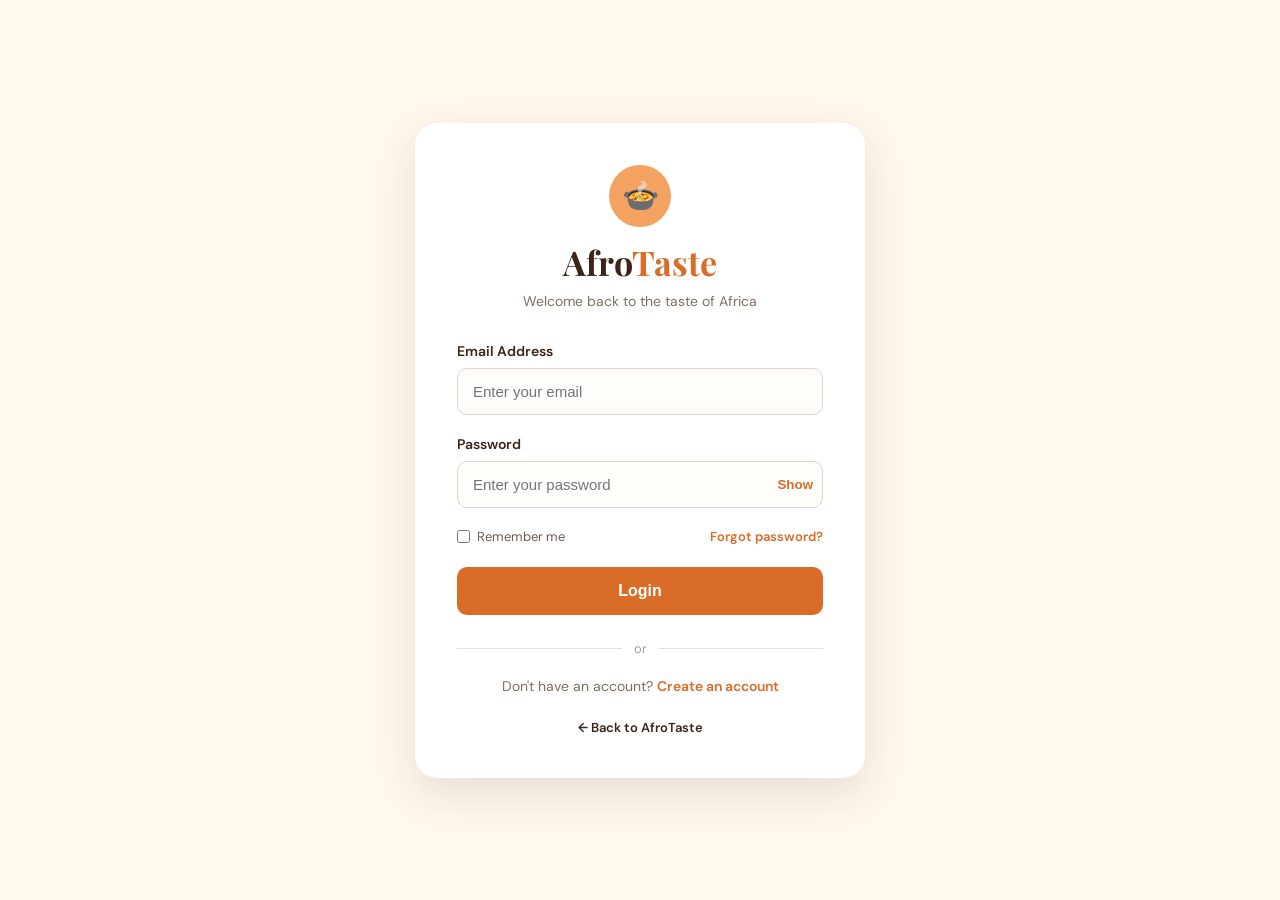
==== login.html @ 54add591 "updated login and signup page" ====
<!DOCTYPE html>
<html lang="en">
<head>
    <meta charset="UTF-8">
    <meta name="viewport" content="width=device-width, initial-scale=1.0">
    <title>Login | AfroTaste</title>
    <link rel="stylesheet" href="login.css">
</head>

<body>

    <main class="login-page">

        <div class="login-card">

            <div class="brand">
                <div class="logo">🍲</div>
                <h1>Afro<span>Taste</span></h1>
                <p>Welcome back to the taste of Africa</p>
            </div>

            <form id="loginForm">

                <div class="form-group">
                    <label for="email">Email Address</label>
                    <input
                        type="email"
                        id="email"
                        name="email"
                        placeholder="Enter your email"
                        required
                    >
                </div>

                <div class="form-group">
                    <label for="password">Password</label>

                    <div class="password-box">
                        <input
                            type="password"
                            id="password"
                            name="password"
                            placeholder="Enter your password"
                            required
                        >

                        <button
                            type="button"
                            id="togglePassword"
                            class="toggle-password"
                        >
                            Show
                        </button>
                    </div>
                </div>

                <div class="form-options">
                    <label class="remember">
                        <input type="checkbox" id="remember">
                        <span>Remember me</span>
                    </label>

                    <a href="#" id="forgotPassword">Forgot password?</a>
                </div>

                <button type="submit" class="login-button">
                    Login
                </button>

            </form>

            <div class="divider">
                <span>or</span>
            </div>

           <p class="signup-text">
             Don't have an account?
               <a href="signup.html">Create an account</a>
            </p>

            <a href="../index.html" class="back-home">
                ← Back to AfroTaste
            </a>

        </div>

    </main>

    <script src="login.js"></script>
</body>
</html>
---- login.css ----
@import url('https://fonts.googleapis.com/css2?family=DM+Sans:wght@400;500;600;700&family=Playfair+Display:wght@600;700&display=swap');

* {
    margin: 0;
    padding: 0;
    box-sizing: border-box;
}

body {
    font-family: "DM Sans", sans-serif;
    background: #fff8ed;
    color: #3b2418;
}

.login-page {
    min-height: 100vh;
    display: flex;
    align-items: center;
    justify-content: center;
    padding: 30px 20px;
}

.login-card {
    width: 100%;
    max-width: 450px;
    padding: 42px;
    background: #fff;
    border-radius: 22px;
    box-shadow: 0 15px 45px rgba(59,36,24,.12);
}

.brand {
    text-align: center;
    margin-bottom: 32px;
}

.logo {
    width: 62px;
    height: 62px;
    margin: 0 auto 12px;
    display: grid;
    place-items: center;
    background: #f4a261;
    border-radius: 50%;
    font-size: 30px;
}

.brand h1 {
    font: 700 34px "Playfair Display", serif;
}

.brand h1 span {
    color: #d96c27;
}

.brand p,
.signup-text {
    color: #806f64;
    font-size: 14px;
}

.brand p {
    margin-top: 7px;
}

.form-group {
    margin-bottom: 20px;
}

.form-group label {
    display: block;
    margin-bottom: 8px;
    font-size: 14px;
    font-weight: 600;
}

.form-group input {
    width: 100%;
    padding: 14px 15px;
    border: 1px solid #dfd4c9;
    border-radius: 10px;
    outline: none;
    background: #fffdf9;
    color: #3b2418;
    font-size: 15px;
}

.form-group input:focus {
    border-color: #d96c27;
    box-shadow: 0 0 0 3px rgba(217,108,39,.1);
}

.password-box {
    position: relative;
}

.password-box input {
    padding-right: 65px;
}

.toggle-password {
    position: absolute;
    right: 10px;
    top: 50%;
    transform: translateY(-50%);
    border: 0;
    background: none;
    color: #d96c27;
    font-weight: 600;
    cursor: pointer;
}

.form-options {
    display: flex;
    justify-content: space-between;
    align-items: center;
    margin: 5px 0 22px;
    font-size: 13px;
}

.remember {
    display: flex;
    align-items: center;
    gap: 7px;
    color: #6e5c51;
}

.remember input {
    accent-color: #d96c27;
}

.form-options a,
.signup-text a {
    color: #d96c27;
    text-decoration: none;
    font-weight: 600;
}

.form-options a:hover,
.signup-text a:hover {
    text-decoration: underline;
}

.login-button {
    width: 100%;
    padding: 15px;
    border: 0;
    border-radius: 10px;
    background: #d96c27;
    color: #fff;
    font-size: 16px;
    font-weight: 700;
    cursor: pointer;
}

.login-button:hover {
    background: #b9541d;
    transform: translateY(-1px);
}

.divider {
    display: flex;
    align-items: center;
    gap: 12px;
    margin: 25px 0 20px;
    color: #a99b91;
    font-size: 13px;
}

.divider::before,
.divider::after {
    content: "";
    flex: 1;
    height: 1px;
    background: #e8ded5;
}

.signup-text {
    text-align: center;
}

.back-home {
    display: block;
    margin-top: 24px;
    text-align: center;
    color: #3b2418;
    font-size: 13px;
    font-weight: 600;
    text-decoration: none;
}

.back-home:hover {
    color: #d96c27;
}

@media (max-width: 500px) {
    .login-card {
        padding: 30px 22px;
    }

    .brand h1 {
        font-size: 30px;
    }

    .form-options {
        gap: 10px;
        align-items: flex-start;
    }
}
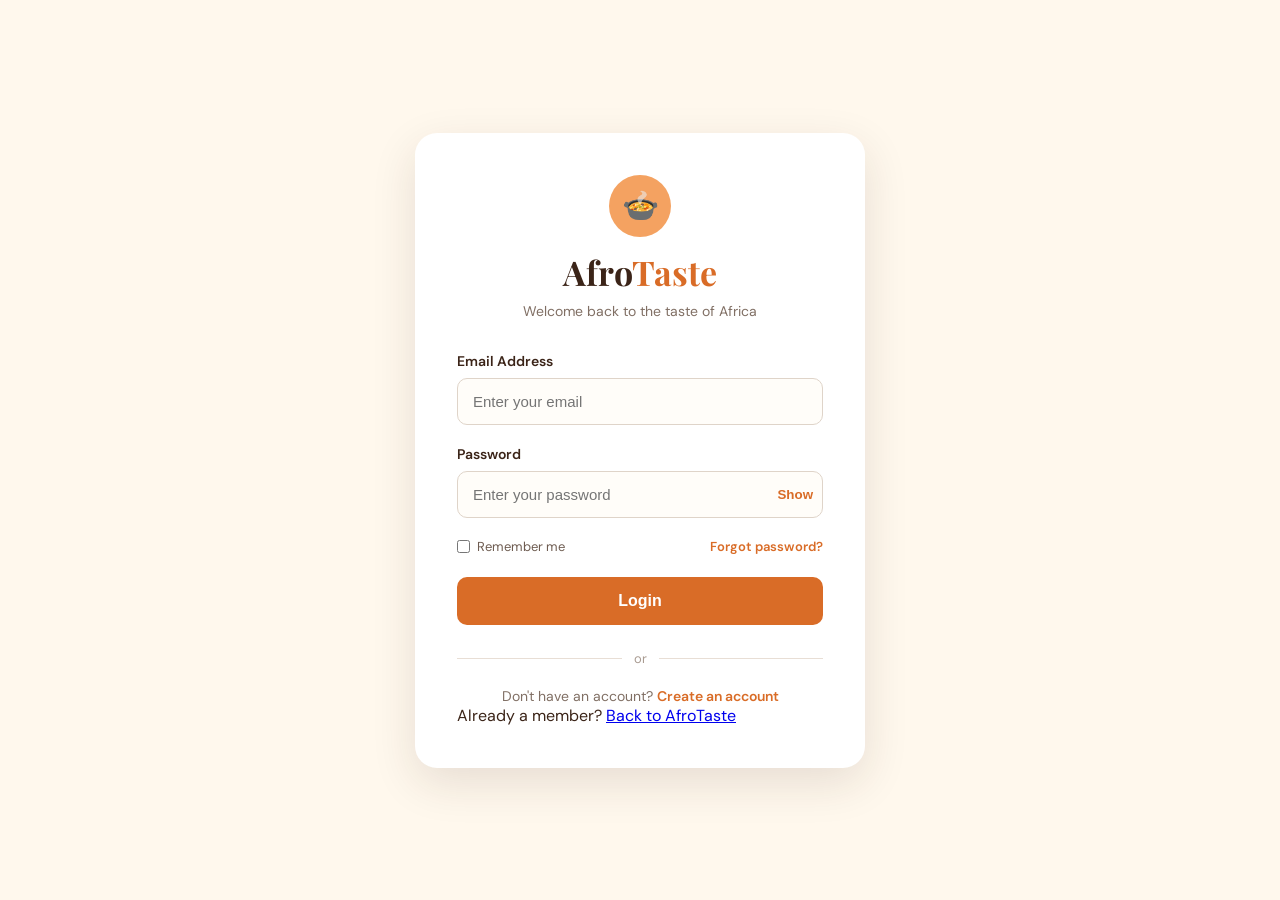
==== commit c49f5f57: "updated login page" ====
--- a/login.html
+++ b/login.html
@@ -78,9 +78,9 @@
                <a href="signup.html">Create an account</a>
             </p>
 
-            <a href="../index.html" class="back-home">
-                ← Back to AfroTaste
-            </a>
+           <p class="return-text">
+             Already a member? <a href="index.html">Back to AfroTaste</a>
+           </p>
 
         </div>
 
